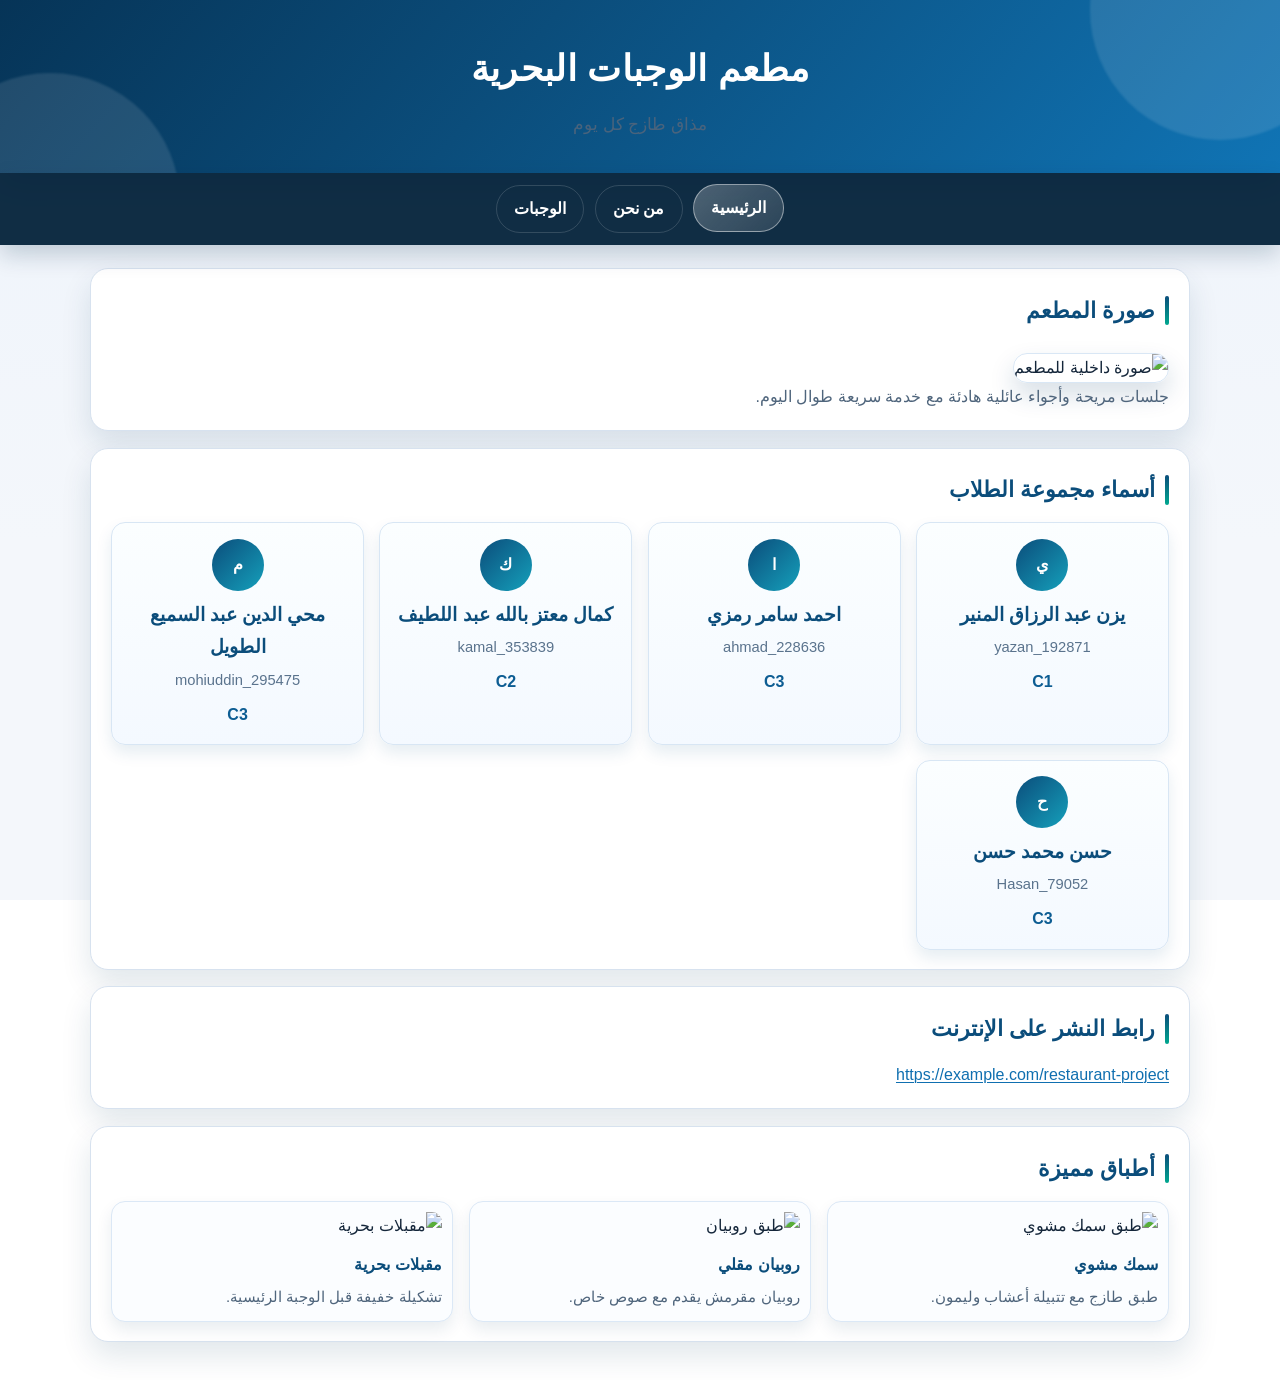
==== index.html @ df48af95 "Add files via upload" ====
<!DOCTYPE html>
<html lang="ar" dir="rtl">
<head>
  <meta charset="UTF-8">
  <meta name="viewport" content="width=device-width, initial-scale=1.0">
  <title>الصفحة الرئيسية - مطعم الوجبات</title>
  <link rel="stylesheet" href="Style.css">
</head>
<body>
  <header class="site-header">
    <h1>مطعم الوجبات البحرية</h1>
    <p>مذاق طازج كل يوم</p>
  </header>

  <nav class="main-nav">
    <a href="home.html" class="active">الرئيسية</a>
    <a href="AboutUs.html">من نحن</a>
    <a href="Meals.html">الوجبات</a>
  </nav>

  <main class="container">
    <section class="card">
      <h2>صورة المطعم</h2>
      <img
        class="feature-image"
        src="https://images.unsplash.com/photo-1517248135467-4c7edcad34c4?w=900&auto=format&fit=crop&q=60"
        alt="صورة داخلية للمطعم"
        loading="lazy"
      >
      <p>جلسات مريحة وأجواء عائلية هادئة مع خدمة سريعة طوال اليوم.</p>
    </section>

    <section class="card">
      <h2>أسماء مجموعة الطلاب</h2>
      <div class="people-grid">
        <article class="person-card">
          <div class="person-avatar">ي</div>
          <h3>يزن عبد الرزاق المنير</h3>
          <p class="person-en">yazan_192871</p>
          <p class="person-id">C1</p>
        </article>
        <article class="person-card">
          <div class="person-avatar">ا</div>
          <h3>احمد سامر رمزي</h3>
          <p class="person-en">ahmad_228636</p>
          <p class="person-id">C3</p>
        </article>
        <article class="person-card">
          <div class="person-avatar">ك</div>
          <h3>كمال معتز بالله عبد اللطيف</h3>
          <p class="person-en">kamal_353839</p>
          <p class="person-id">C2</p>
        </article>
        <article class="person-card">
          <div class="person-avatar">م</div>
          <h3>محي الدين عبد السميع الطويل</h3>
          <p class="person-en">mohiuddin_295475</p>
          <p class="person-id">C3</p>
        </article>
        <article class="person-card">
          <div class="person-avatar">ح</div>
          <h3>حسن محمد حسن</h3>
          <p class="person-en">Hasan_79052</p>
          <p class="person-id">C3</p>
        </article>
      </div>
    </section>

    <section class="card">
      <h2>رابط النشر على الإنترنت</h2>
      <p>
        <a href="https://example.com/restaurant-project" target="_blank" rel="noopener noreferrer">
          https://example.com/restaurant-project
        </a>
      </p>
    </section>

   

    <section class="card">
      <h2>أطباق مميزة</h2>
      <div class="gallery-grid">
        <article class="mini-card">
          <img src="https://images.unsplash.com/photo-1598515214211-89d3c737e9b4?w=600&auto=format&fit=crop&q=60" alt="طبق سمك مشوي" loading="lazy">
          <h3>سمك مشوي</h3>
          <p>طبق طازج مع تتبيلة أعشاب وليمون.</p>
        </article>
        <article class="mini-card">
          <img src="https://images.unsplash.com/photo-1565557623262-b51c2513a641?w=600&auto=format&fit=crop&q=60" alt="طبق روبيان" loading="lazy">
          <h3>روبيان مقلي</h3>
          <p>روبيان مقرمش يقدم مع صوص خاص.</p>
        </article>
        <article class="mini-card">
          <img src="https://images.unsplash.com/photo-1559847844-5315695dadae?w=600&auto=format&fit=crop&q=60" alt="مقبلات بحرية" loading="lazy">
          <h3>مقبلات بحرية</h3>
          <p>تشكيلة خفيفة قبل الوجبة الرئيسية.</p>
        </article>
      </div>
    </section>
  </main>
</body>
</html>
---- Style.css ----
* {
  box-sizing: border-box;
}

:root {
  --bg-main: #f4f7fb;
  --bg-soft: #edf3fb;
  --text-main: #14263a;
  --text-soft: #4f657c;
  --primary: #0b4d7b;
  --primary-2: #1074b5;
  --accent: #00a88f;
  --white: #ffffff;
  --border: #d7e2ef;
  --shadow: 0 14px 30px rgba(10, 54, 90, 0.12);
  --radius-lg: 18px;
  --radius-md: 12px;
}

body {
  margin: 0;
  font-family: "Tahoma", "Arial", sans-serif;
  font-size: 16px;
  line-height: 1.75;
  color: var(--text-main);
  background: linear-gradient(180deg, var(--bg-soft) 0%, var(--bg-main) 60%);
  background-attachment: fixed;
}

.site-header {
  isolation: isolate;
  text-align: center;
  color: #fff;
  padding: 2.4rem 1rem 2.1rem;
  background: linear-gradient(130deg, #063457 0%, #0b4d7b 40%, #1074b5 100%);
  position: relative;
  overflow: hidden;
  box-shadow: 0 12px 30px rgba(6, 45, 76, 0.35);
}

.site-header::before,
.site-header::after {
  content: "";
  position: absolute;
  z-index: -1;
  width: 260px;
  height: 260px;
  border-radius: 50%;
  background: rgba(255, 255, 255, 0.11);
  filter: blur(1px);
}

.site-header::before {
  top: -120px;
  right: -70px;
}

.site-header::after {
  bottom: -160px;
  left: -80px;
}

.site-header h1 {
  margin: 0;
  font-size: clamp(1.7rem, 2.8vw, 2.4rem);
  letter-spacing: 0.35px;
}

.site-header p {
  margin: 0.55rem 0 0;
  opacity: 0.92;
  font-size: 1.04rem;
}

.main-nav {
  display: flex;
  justify-content: center;
  flex-wrap: wrap;
  gap: 0.65rem;
  padding: 0.78rem;
  background: rgba(7, 37, 61, 0.96);
  box-shadow: 0 10px 22px rgba(7, 43, 73, 0.2);
  position: sticky;
  top: 0;
  z-index: 1000;
}

.main-nav a {
  color: #fff;
  text-decoration: none;
  font-weight: 700;
  padding: 0.55rem 1.08rem;
  border-radius: 999px;
  border: 1px solid rgba(255, 255, 255, 0.15);
  transition: transform 0.2s ease, background-color 0.2s ease, border-color 0.2s ease;
}

.main-nav a:hover,
.main-nav a.active {
  transform: translateY(-1px);
  border-color: rgba(255, 255, 255, 0.45);
  background: linear-gradient(140deg, rgba(255, 255, 255, 0.26), rgba(255, 255, 255, 0.11));
}

.container {
  width: min(1100px, 92%);
  margin: 1.45rem auto 2.4rem;
}

.card {
  background: var(--white);
  border: 1px solid var(--border);
  border-radius: var(--radius-lg);
  padding: 1.2rem 1.25rem;
  margin-bottom: 1.05rem;
  box-shadow: var(--shadow);
  transition: transform 0.22s ease, box-shadow 0.22s ease;
}

.card:hover {
  transform: translateY(-3px);
  box-shadow: 0 18px 34px rgba(12, 54, 88, 0.16);
}

.card h2 {
  margin: 0.2rem 0 0.85rem;
  color: var(--primary);
  font-size: 1.35rem;
  position: relative;
  padding-right: 0.85rem;
}

.card h2::before {
  content: "";
  position: absolute;
  right: 0;
  top: 0.25rem;
  width: 4px;
  height: calc(100% - 0.5rem);
  border-radius: 999px;
  background: linear-gradient(180deg, var(--primary), var(--accent));
}

.two-col {
  display: grid;
  grid-template-columns: repeat(auto-fit, minmax(240px, 1fr));
  gap: 1rem;
}

.two-col > div {
  border: 1px solid #d7e5f3;
  border-radius: var(--radius-md);
  padding: 0.75rem 0.85rem;
  background: #f8fbff;
}

.people-grid {
  display: grid;
  grid-template-columns: repeat(auto-fit, minmax(210px, 1fr));
  gap: 0.95rem;
}

.person-card {
  border: 1px solid #d8e6f4;
  background: linear-gradient(180deg, #fbfeff 0%, #f4f9ff 100%);
  border-radius: 14px;
  padding: 0.95rem 0.8rem;
  box-shadow: 0 8px 16px rgba(11, 77, 123, 0.1);
  text-align: center;
}

.person-avatar {
  width: 52px;
  height: 52px;
  border-radius: 50%;
  margin: 0 auto 0.5rem;
  display: grid;
  place-items: center;
  color: #fff;
  font-weight: 700;
  background: linear-gradient(135deg, #0b4d7b, #15a0bb);
}

.person-card h3 {
  margin: 0;
  color: var(--primary);
}

.person-en {
  margin-top: 0.22rem;
  color: #5a738d;
  font-size: 0.92rem;
}

.person-id {
  margin-top: 0.45rem;
  font-weight: 700;
  color: #0d5d93;
}

.feature-image {
  width: 100%;
  max-height: 360px;
  object-fit: cover;
  border-radius: 14px;
  margin-top: 0.6rem;
  border: 1px solid #d9e7f5;
  box-shadow: 0 12px 25px rgba(18, 66, 104, 0.17);
}

.gallery-grid {
  display: grid;
  grid-template-columns: repeat(auto-fit, minmax(230px, 1fr));
  gap: 1rem;
}

.mini-card {
  background: #fbfdff;
  border: 1px solid #dbe8f6;
  border-radius: 14px;
  padding: 0.65rem;
  box-shadow: 0 8px 16px rgba(14, 58, 93, 0.09);
  transition: transform 0.2s ease, box-shadow 0.2s ease;
}

.mini-card:hover {
  transform: translateY(-3px);
  box-shadow: 0 12px 22px rgba(14, 58, 93, 0.14);
}

.mini-card img {
  width: 100%;
  height: 155px;
  object-fit: cover;
  border-radius: 10px;
}

.mini-card h3 {
  margin: 0.6rem 0 0.35rem;
  font-size: 1.03rem;
  color: var(--primary);
}

.mini-card p {
  margin: 0;
  font-size: 0.93rem;
  color: var(--text-soft);
}

.timeline {
  border-right: 3px solid #93c4ea;
  padding-right: 0.95rem;
}

.timeline-item {
  position: relative;
  margin-bottom: 0.95rem;
  background: #f6fbff;
  border: 1px solid #d6e6f6;
  border-radius: 12px;
  padding: 0.68rem 0.78rem;
}

.timeline-item::before {
  content: "";
  position: absolute;
  width: 10px;
  height: 10px;
  border-radius: 50%;
  background: var(--accent);
  right: -1.28rem;
  top: 0.9rem;
}

.timeline-item h3 {
  margin: 0;
  color: var(--primary);
  font-size: 1rem;
}

.timeline-item p {
  margin: 0.4rem 0 0;
  color: var(--text-soft);
}

.about-badges {
  margin-top: 0.75rem;
  display: flex;
  flex-wrap: wrap;
  gap: 0.45rem;
}

.about-badges span {
  padding: 0.35rem 0.75rem;
  border-radius: 999px;
  background: #e9f6ff;
  border: 1px solid #cbe3f7;
  color: #0d5d93;
  font-size: 0.9rem;
  font-weight: 700;
}

.about-features {
  display: grid;
  grid-template-columns: repeat(auto-fit, minmax(220px, 1fr));
  gap: 0.8rem;
}

.about-feature-item {
  border: 1px solid #d9e6f4;
  border-radius: 12px;
  background: #f8fcff;
  padding: 0.75rem;
}

.about-feature-item h3 {
  margin: 0 0 0.35rem;
  font-size: 1rem;
  color: var(--primary);
}

.details-row ul {
  margin: 0.35rem 0 0.5rem;
}

.contact-list,
ul {
  margin: 0.7rem 0 0;
  padding-right: 1.1rem;
}

p {
  margin: 0;
  color: var(--text-soft);
}

.table-wrap {
  overflow-x: auto;
  border-radius: 14px;
}

.meals-table {
  width: 100%;
  border-collapse: collapse;
  margin-top: 0.8rem;
  overflow: hidden;
  border-radius: 14px;
  border: 1px solid #d7e4f2;
}

.meals-table th,
.meals-table td {
  border: 1px solid #dbe6f2;
  padding: 0.78rem 0.64rem;
  text-align: right;
  vertical-align: top;
}

.meals-table thead th {
  color: #fff;
  background: linear-gradient(135deg, #0a476f, #1173ad);
}

.meals-table tbody tr {
  background: #ffffff;
  transition: background-color 0.2s ease, transform 0.15s ease;
}

.meals-table tbody tr:nth-child(4n + 1),
.meals-table tbody tr:nth-child(4n + 2) {
  background: #fbfdff;
}

.meals-table tbody tr:hover {
  background: #eef7ff;
}

.details-row {
  display: none;
  background: #f2f9ff !important;
}

input[type="checkbox"] {
  width: 19px;
  height: 19px;
  accent-color: var(--accent);
  cursor: pointer;
}

.btn-primary {
  margin-top: 1rem;
  border: none;
  border-radius: 999px;
  padding: 0.74rem 1.5rem;
  font-weight: 700;
  letter-spacing: 0.2px;
  color: #fff;
  background: linear-gradient(135deg, #0b4d7b, #1074b5);
  box-shadow: 0 10px 18px rgba(11, 77, 123, 0.28);
  cursor: pointer;
  font-size: 1rem;
  transition: transform 0.18s ease, box-shadow 0.18s ease, filter 0.18s ease;
}

.btn-primary:hover {
  transform: translateY(-2px);
  box-shadow: 0 13px 22px rgba(11, 77, 123, 0.34);
  filter: brightness(1.04);
}

.hidden {
  display: none;
}

.form-group {
  margin-bottom: 0.95rem;
}

.form-group label {
  display: block;
  margin-bottom: 0.42rem;
  font-weight: 700;
  color: var(--primary);
}

input[type="text"],
input[type="email"],
input[type="date"] {
  width: 100%;
  border: 1px solid #c2d6ea;
  border-radius: 10px;
  padding: 0.66rem 0.74rem;
  font-size: 1rem;
  color: var(--text-main);
  background: #fcfeff;
  transition: border-color 0.2s ease, box-shadow 0.2s ease;
}

input[type="text"]:focus,
input[type="email"]:focus,
input[type="date"]:focus {
  outline: none;
  border-color: #5ea1d5;
  box-shadow: 0 0 0 3px rgba(94, 161, 213, 0.2);
}

.error-message {
  color: #b42323;
  font-size: 0.86rem;
  min-height: 1.2em;
  display: block;
}

.order-summary {
  text-align: right;
  line-height: 1.85;
}

a {
  color: #0f6fb0;
  text-decoration-thickness: 1px;
  text-underline-offset: 2px;
}

a:hover {
  color: #0a4f82;
}

@media (max-width: 640px) {
  .site-header {
    padding: 1.8rem 0.85rem 1.55rem;
  }

  .card {
    border-radius: 14px;
    padding: 1rem 0.9rem;
  }

  .gallery-grid {
    grid-template-columns: 1fr;
  }

  .main-nav a {
    padding: 0.5rem 0.9rem;
  }
}
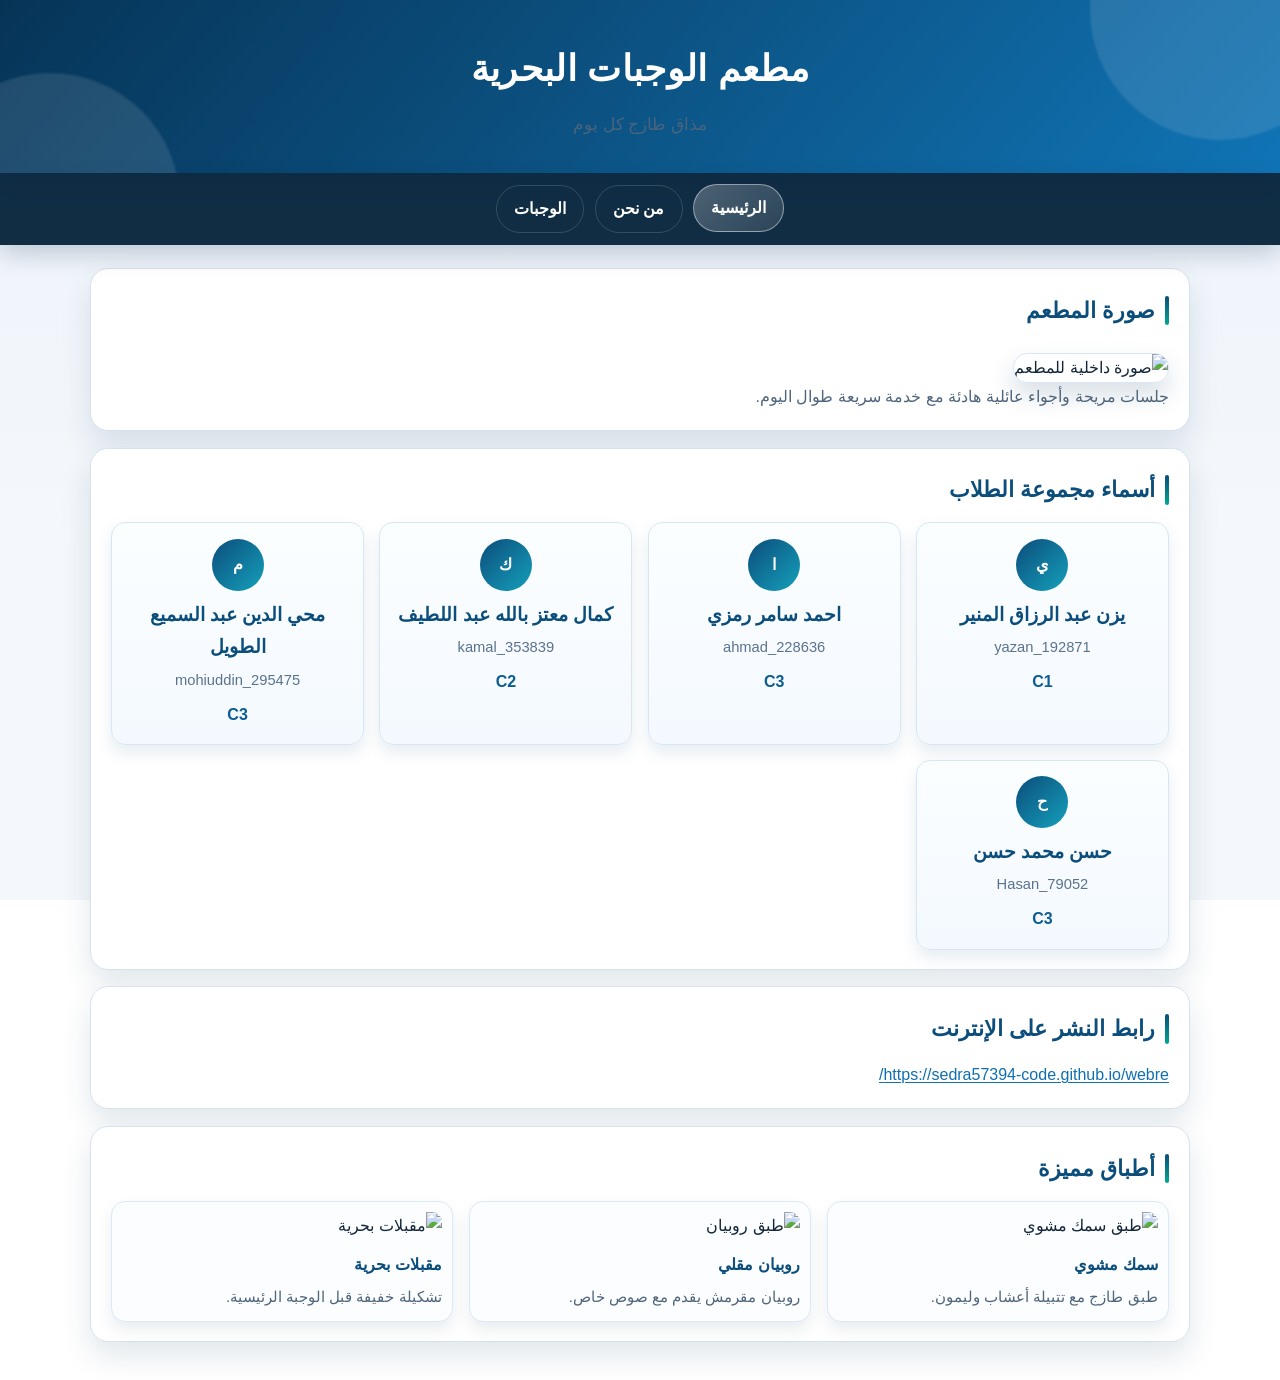
==== commit 5f2b7ac1: "Add files via upload" ====
--- a/index.html
+++ b/index.html
@@ -1,11 +1,13 @@
 <!DOCTYPE html>
 <html lang="ar" dir="rtl">
+
 <head>
   <meta charset="UTF-8">
   <meta name="viewport" content="width=device-width, initial-scale=1.0">
   <title>الصفحة الرئيسية - مطعم الوجبات</title>
   <link rel="stylesheet" href="Style.css">
 </head>
+
 <body>
   <header class="site-header">
     <h1>مطعم الوجبات البحرية</h1>
@@ -21,12 +23,9 @@
   <main class="container">
     <section class="card">
       <h2>صورة المطعم</h2>
-      <img
-        class="feature-image"
+      <img class="feature-image"
         src="https://images.unsplash.com/photo-1517248135467-4c7edcad34c4?w=900&auto=format&fit=crop&q=60"
-        alt="صورة داخلية للمطعم"
-        loading="lazy"
-      >
+        alt="صورة داخلية للمطعم" loading="lazy">
       <p>جلسات مريحة وأجواء عائلية هادئة مع خدمة سريعة طوال اليوم.</p>
     </section>
 
@@ -69,29 +68,32 @@
     <section class="card">
       <h2>رابط النشر على الإنترنت</h2>
       <p>
-        <a href="https://example.com/restaurant-project" target="_blank" rel="noopener noreferrer">
-          https://example.com/restaurant-project
+        <a href="https://sedra57394-code.github.io/webre/" target="_blank" rel="noopener noreferrer">
+          https://sedra57394-code.github.io/webre/
         </a>
       </p>
     </section>
 
-   
+
 
     <section class="card">
       <h2>أطباق مميزة</h2>
       <div class="gallery-grid">
         <article class="mini-card">
-          <img src="https://images.unsplash.com/photo-1598515214211-89d3c737e9b4?w=600&auto=format&fit=crop&q=60" alt="طبق سمك مشوي" loading="lazy">
+          <img src="https://images.unsplash.com/photo-1598515214211-89d3c737e9b4?w=600&auto=format&fit=crop&q=60"
+            alt="طبق سمك مشوي" loading="lazy">
           <h3>سمك مشوي</h3>
           <p>طبق طازج مع تتبيلة أعشاب وليمون.</p>
         </article>
         <article class="mini-card">
-          <img src="https://images.unsplash.com/photo-1565557623262-b51c2513a641?w=600&auto=format&fit=crop&q=60" alt="طبق روبيان" loading="lazy">
+          <img src="https://images.unsplash.com/photo-1565557623262-b51c2513a641?w=600&auto=format&fit=crop&q=60"
+            alt="طبق روبيان" loading="lazy">
           <h3>روبيان مقلي</h3>
           <p>روبيان مقرمش يقدم مع صوص خاص.</p>
         </article>
         <article class="mini-card">
-          <img src="https://images.unsplash.com/photo-1559847844-5315695dadae?w=600&auto=format&fit=crop&q=60" alt="مقبلات بحرية" loading="lazy">
+          <img src="https://images.unsplash.com/photo-1559847844-5315695dadae?w=600&auto=format&fit=crop&q=60"
+            alt="مقبلات بحرية" loading="lazy">
           <h3>مقبلات بحرية</h3>
           <p>تشكيلة خفيفة قبل الوجبة الرئيسية.</p>
         </article>
@@ -99,4 +101,5 @@
     </section>
   </main>
 </body>
-</html>
+
+</html>
